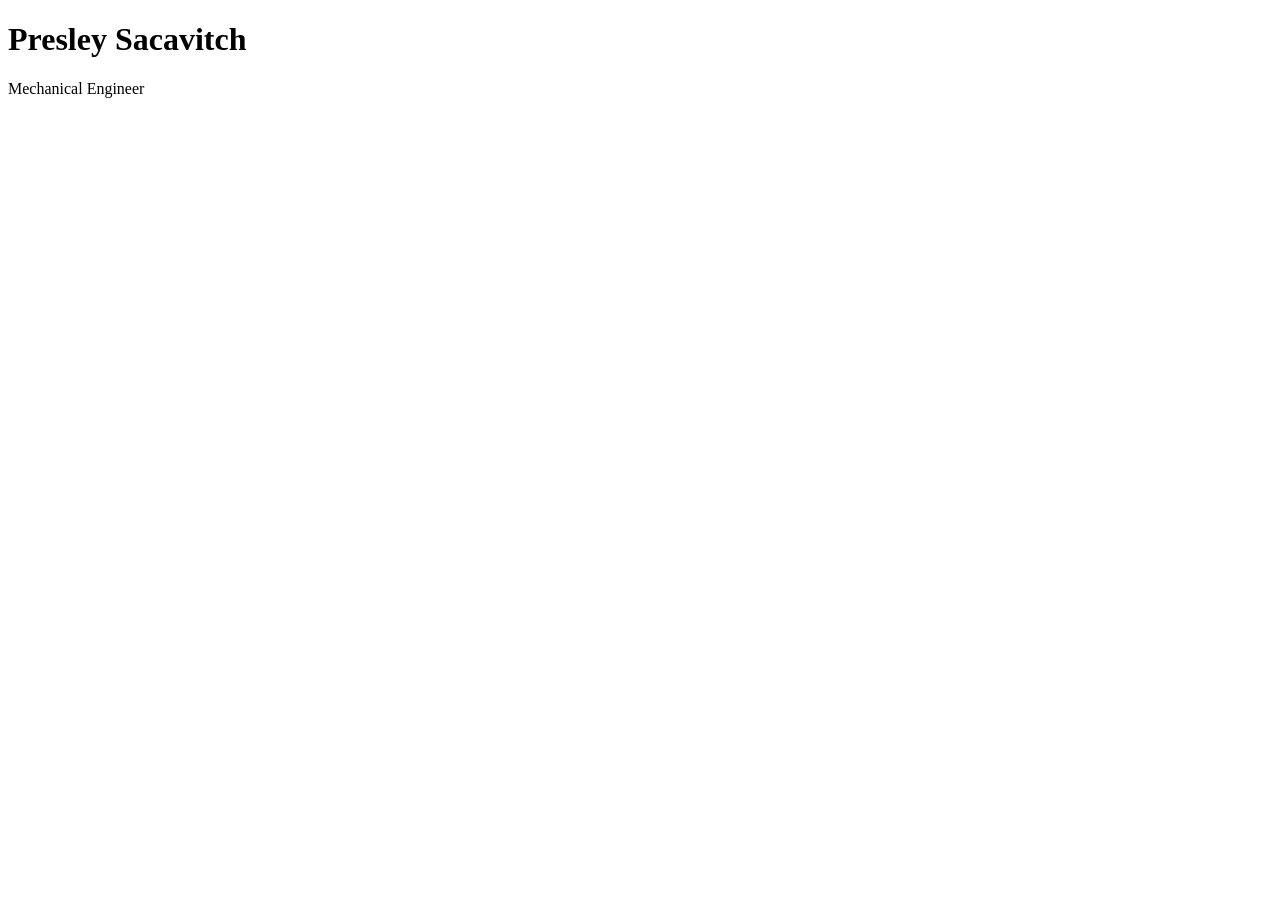
==== index.html @ 820a0a34 "Create portfolio homepage" ====
<!DOCTYPE html>
<html lang="en">

<head>
  <meta charset="UTF-8">
  <meta name="viewport" content="width=device-width, initial-scale=1.0">
  <title>Presley Sacavitch | Mechanical Engineer</title>
</head>

<body>

  <h1>Presley Sacavitch</h1>
  <p>Mechanical Engineer</p>

</body>

</html>
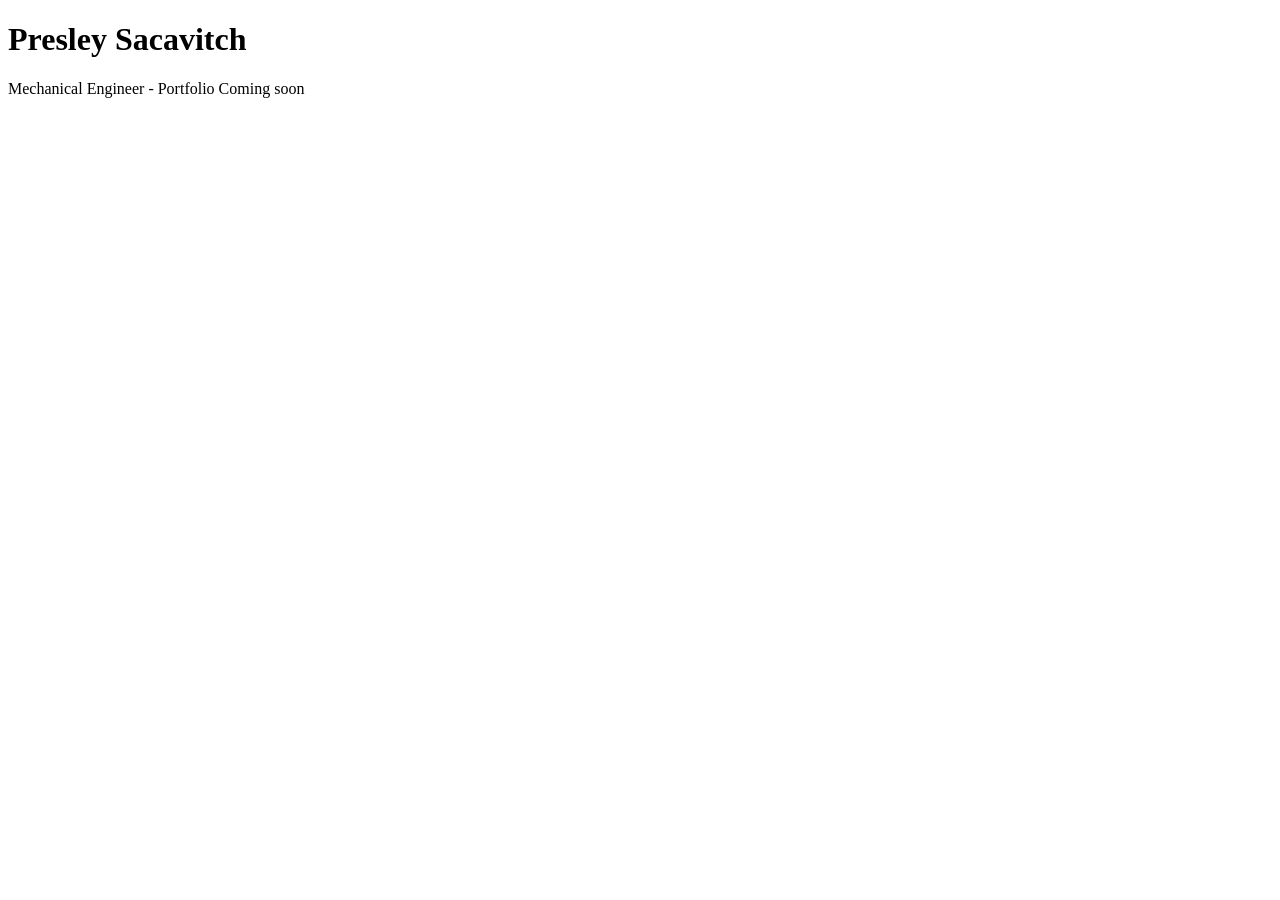
==== commit 16d42825: "Update index.html Test Local website workflow" ====
--- a/index.html
+++ b/index.html
@@ -10,7 +10,7 @@
 <body>
 
   <h1>Presley Sacavitch</h1>
-  <p>Mechanical Engineer</p>
+  <p>Mechanical Engineer - Portfolio Coming soon</p>
 
 </body>
 
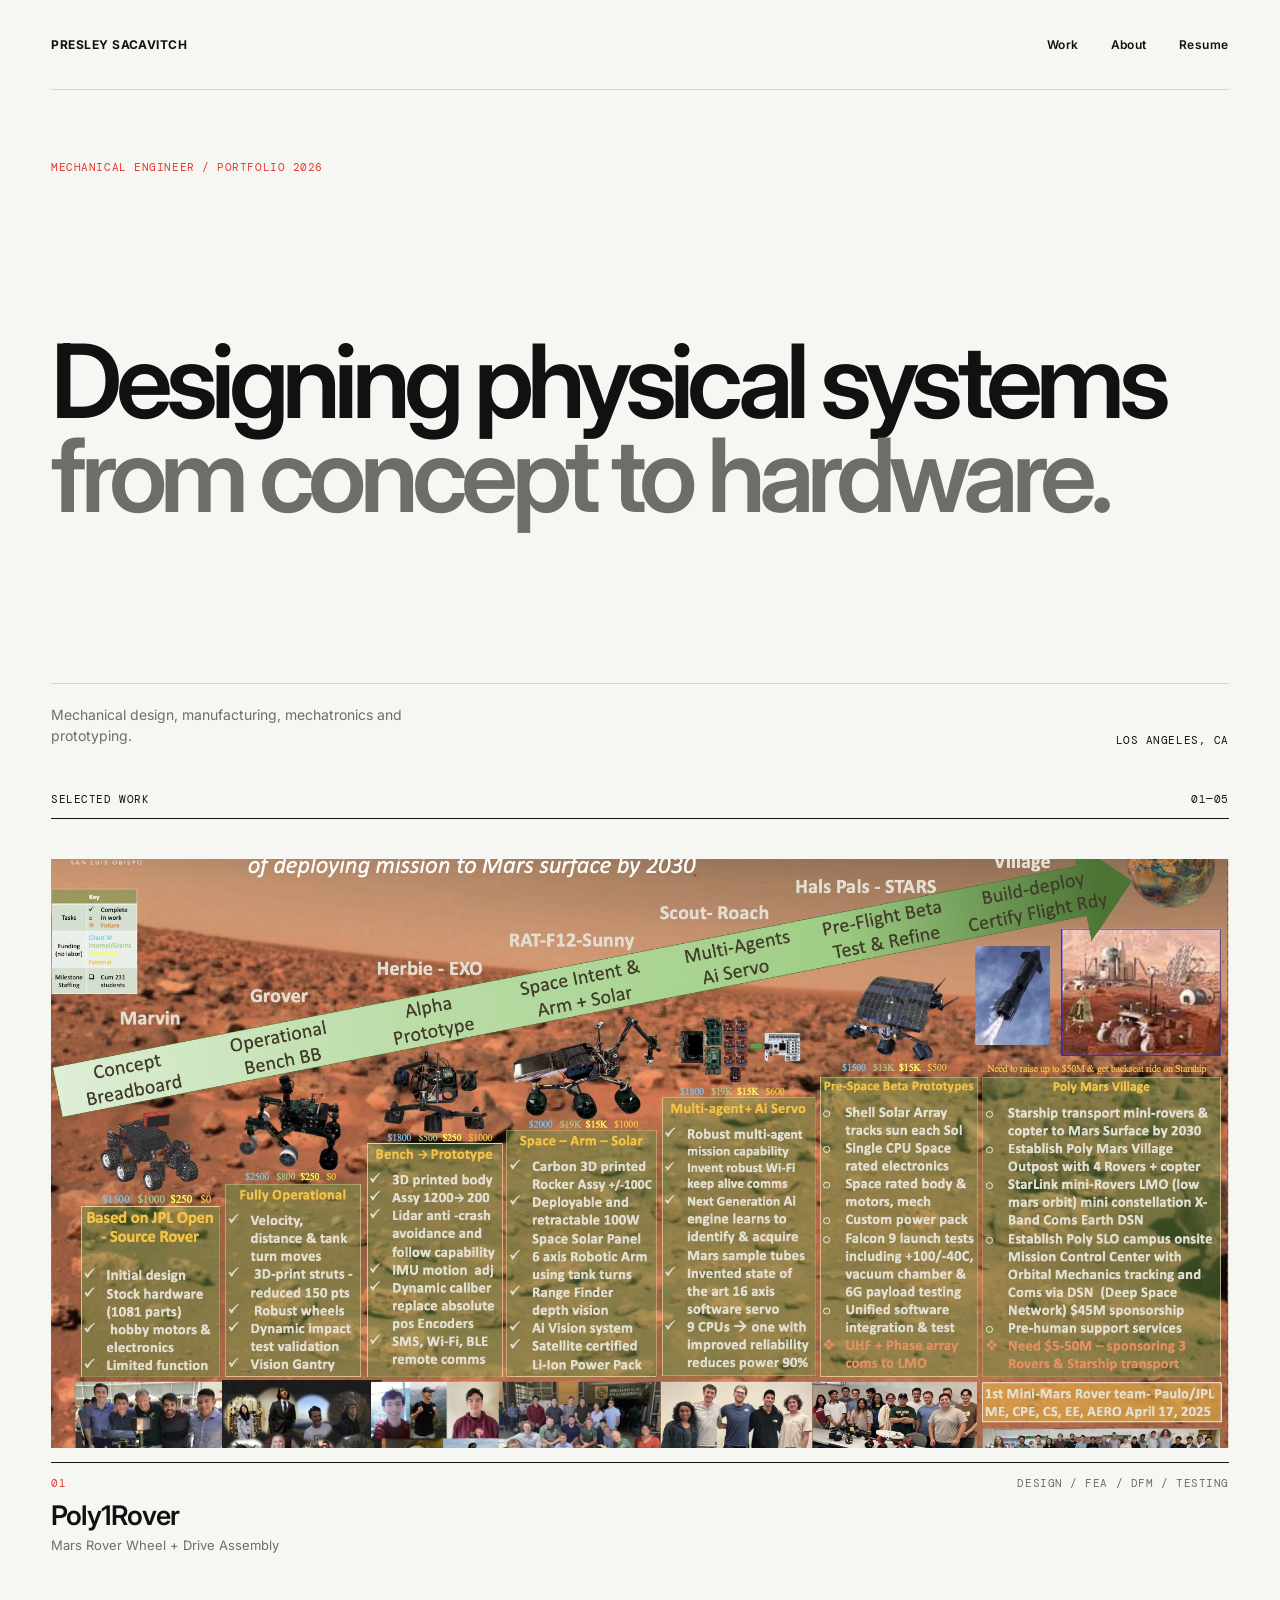
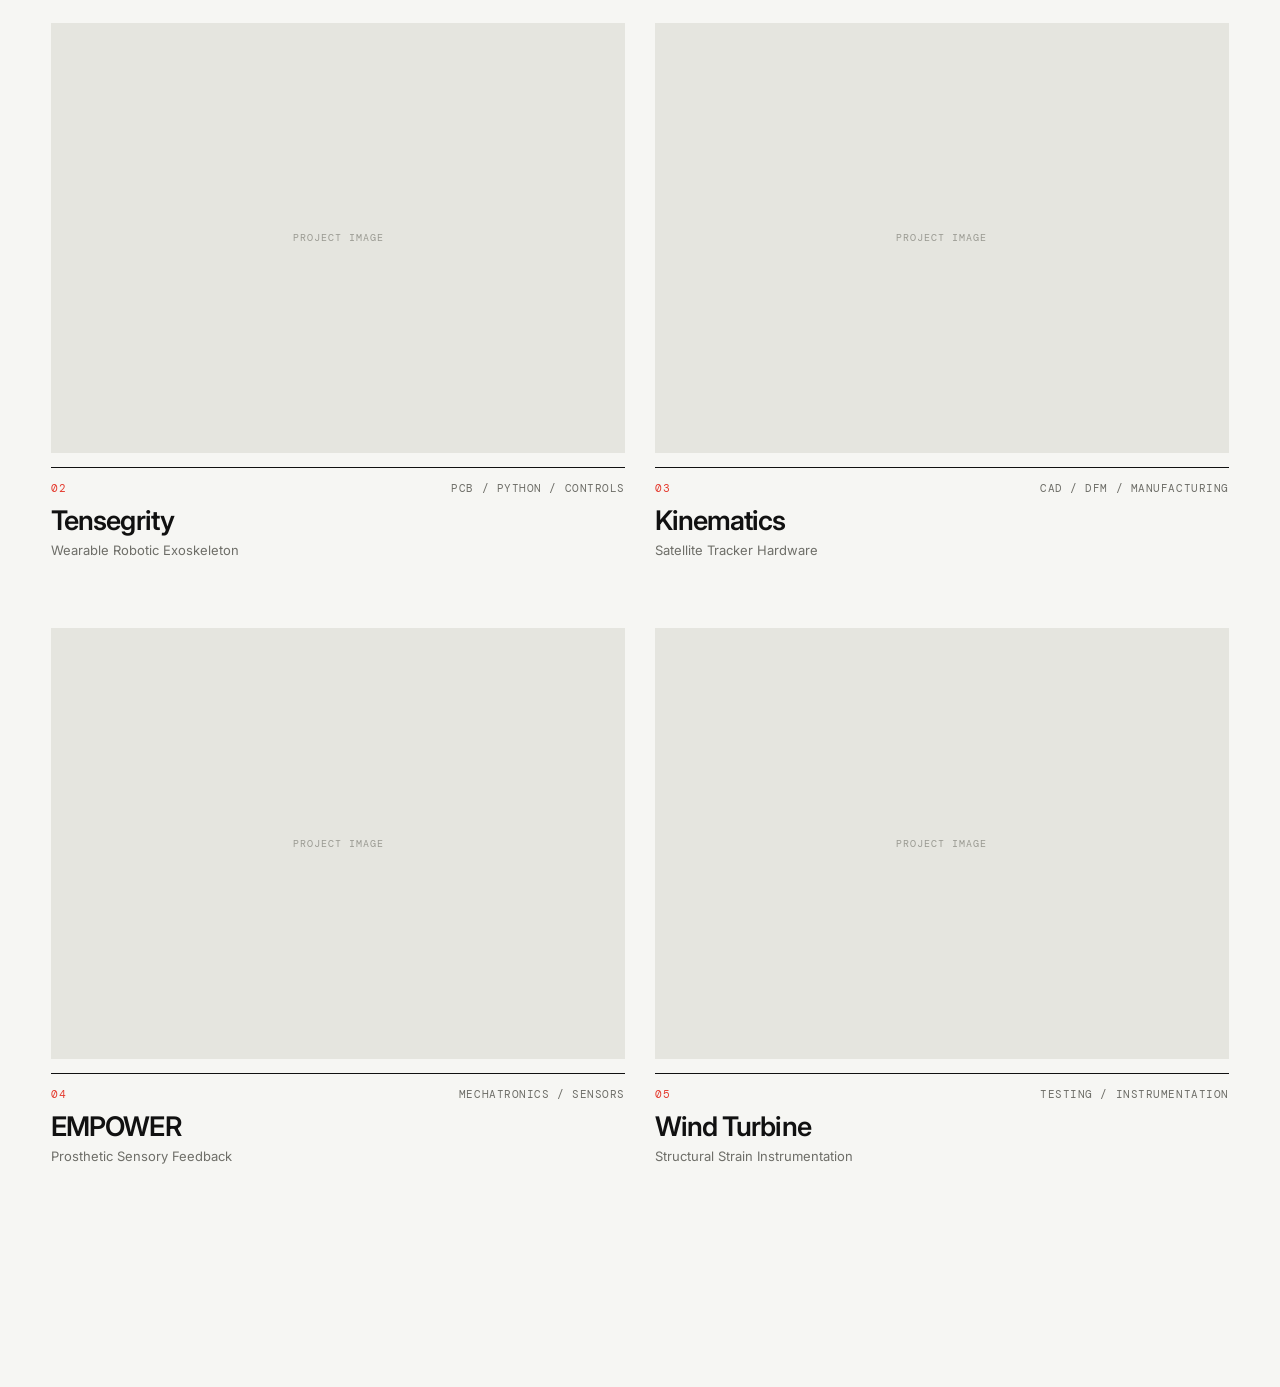
==== commit 4455403a: "Added Project pages and Assets folder Added Project pages and Assets folder" ====
--- a/index.html
+++ b/index.html
@@ -4,14 +4,179 @@
 <head>
   <meta charset="UTF-8">
   <meta name="viewport" content="width=device-width, initial-scale=1.0">
+
   <title>Presley Sacavitch | Mechanical Engineer</title>
+
+  <link rel="preconnect" href="https://fonts.googleapis.com">
+  <link rel="preconnect" href="https://fonts.gstatic.com" crossorigin>
+
+  <link
+    href="https://fonts.googleapis.com/css2?family=DM+Mono:wght@300;400;500&family=Inter:wght@400;500;600;700&display=swap"
+    rel="stylesheet"
+  >
+
+  <link rel="stylesheet" href="css/styles.css">
 </head>
 
 <body>
 
-  <h1>Presley Sacavitch</h1>
-  <p>Mechanical Engineer - Portfolio Coming soon</p>
+  <header class="site-header">
+    <a class="name" href="/">PRESLEY SACAVITCH</a>
+
+    <nav>
+      <a href="#work">Work</a>
+      <a href="#about">About</a>
+      <a href="resume.pdf">Resume</a>
+    </nav>
+  </header>
+
+
+  <main>
+
+    <section class="hero">
+      <div class="eyebrow">MECHANICAL ENGINEER / PORTFOLIO 2026</div>
+
+      <h1>
+        Designing physical systems
+        <span>from concept to hardware.</span>
+      </h1>
+
+      <div class="hero-bottom">
+        <p>
+          Mechanical design, manufacturing,
+          mechatronics and prototyping.
+        </p>
+
+        <div class="location">LOS ANGELES, CA</div>
+      </div>
+    </section>
+
+
+    <section class="projects" id="work">
+
+      <div class="section-heading">
+        <span>SELECTED WORK</span>
+        <span>01—05</span>
+      </div>
+
+
+      <a href="projects/poly1rover.html" class="project-link">
+      <article class="project project-featured">
+
+        <div class="project-image">
+          <img
+            src="assets/rover/hero.png"
+            alt="Poly1Rover Mars rover wheel and drive assembly"
+          >
+        </div>
+
+        <div class="project-info">
+          <div>
+            <span class="project-number">01</span>
+            <h2>Poly1Rover</h2>
+            <p>Mars Rover Wheel + Drive Assembly</p>
+          </div>
+
+          <span class="project-tags">
+            DESIGN / FEA / DFM / TESTING
+          </span>
+        </div>
+
+      </article>
+      </a>
+
+
+      <div class="project-grid">
+
+        <article class="project">
+
+          <div class="project-image">
+            <span>PROJECT IMAGE</span>
+          </div>
+
+          <div class="project-info">
+            <div>
+              <span class="project-number">02</span>
+              <h2>Tensegrity</h2>
+              <p>Wearable Robotic Exoskeleton</p>
+            </div>
+
+            <span class="project-tags">
+              PCB / PYTHON / CONTROLS
+            </span>
+          </div>
+
+        </article>
+
+
+        <article class="project">
+
+          <div class="project-image">
+            <span>PROJECT IMAGE</span>
+          </div>
+
+          <div class="project-info">
+            <div>
+              <span class="project-number">03</span>
+              <h2>Kinematics</h2>
+              <p>Satellite Tracker Hardware</p>
+            </div>
+
+            <span class="project-tags">
+              CAD / DFM / MANUFACTURING
+            </span>
+          </div>
+
+        </article>
+
+
+        <article class="project">
+
+          <div class="project-image">
+            <span>PROJECT IMAGE</span>
+          </div>
+
+          <div class="project-info">
+            <div>
+              <span class="project-number">04</span>
+              <h2>EMPOWER</h2>
+              <p>Prosthetic Sensory Feedback</p>
+            </div>
+
+            <span class="project-tags">
+              MECHATRONICS / SENSORS
+            </span>
+          </div>
+
+        </article>
+
+
+        <article class="project">
+
+          <div class="project-image">
+            <span>PROJECT IMAGE</span>
+          </div>
+
+          <div class="project-info">
+            <div>
+              <span class="project-number">05</span>
+              <h2>Wind Turbine</h2>
+              <p>Structural Strain Instrumentation</p>
+            </div>
+
+            <span class="project-tags">
+              TESTING / INSTRUMENTATION
+            </span>
+          </div>
+
+        </article>
+
+      </div>
+
+    </section>
+
+  </main>
 
 </body>
 
-</html>
+</html>
--- a/css/styles.css
+++ b/css/styles.css
@@ -0,0 +1,275 @@
+:root {
+  --background: #f6f6f3;
+  --text: #111111;
+  --muted: #6e6e68;
+  --line: #d8d8d2;
+  --accent: #e43b2f;
+
+  --page-margin: clamp(24px, 4vw, 72px);
+  --section-gap: clamp(90px, 12vw, 180px);
+}
+
+
+/* RESET */
+
+* {
+  box-sizing: border-box;
+  margin: 0;
+  padding: 0;
+}
+
+html {
+  scroll-behavior: smooth;
+}
+
+body {
+  background: var(--background);
+  color: var(--text);
+  font-family: "Inter", sans-serif;
+  padding: 0 var(--page-margin);
+}
+
+a {
+  color: inherit;
+  text-decoration: none;
+}
+
+
+/* HEADER */
+
+.site-header {
+  height: 90px;
+
+  display: flex;
+  align-items: center;
+  justify-content: space-between;
+
+  border-bottom: 1px solid var(--line);
+
+  font-size: 12px;
+  font-weight: 600;
+  letter-spacing: 0.04em;
+}
+
+.name {
+  font-weight: 700;
+}
+
+nav {
+  display: flex;
+  gap: 32px;
+}
+
+nav a {
+  transition: opacity 0.2s ease;
+}
+
+nav a:hover {
+  opacity: 0.45;
+}
+
+
+/* HERO */
+
+.hero {
+  min-height: 78vh;
+
+  display: flex;
+  flex-direction: column;
+  justify-content: space-between;
+
+  padding: 70px 0 45px;
+}
+
+.eyebrow,
+.location,
+.project-number,
+.project-tags,
+.section-heading {
+  font-family: "DM Mono", monospace;
+  font-size: 11px;
+  letter-spacing: 0.05em;
+}
+
+.eyebrow {
+  color: var(--accent);
+}
+
+.hero h1 {
+  max-width: 1150px;
+
+  font-size: clamp(54px, 8vw, 128px);
+  line-height: 0.92;
+  letter-spacing: -0.065em;
+  font-weight: 600;
+}
+
+.hero h1 span {
+  color: var(--muted);
+}
+
+.hero-bottom {
+  display: flex;
+  align-items: end;
+  justify-content: space-between;
+
+  border-top: 1px solid var(--line);
+  padding-top: 20px;
+}
+
+.hero-bottom p {
+  max-width: 380px;
+  color: var(--muted);
+  line-height: 1.55;
+  font-size: 14px;
+}
+
+
+/* PROJECT SECTION */
+
+.projects {
+  padding-bottom: var(--section-gap);
+}
+
+.section-heading {
+  display: flex;
+  justify-content: space-between;
+
+  border-bottom: 1px solid var(--text);
+  padding-bottom: 12px;
+  margin-bottom: 40px;
+}
+
+
+/* PROJECTS */
+
+.project {
+  margin-bottom: 70px;
+}
+
+.project-image {
+  aspect-ratio: 4 / 3;
+
+  background: #e5e5df;
+
+  display: flex;
+  align-items: center;
+  justify-content: center;
+
+  overflow: hidden;
+}
+.project-image img {
+  width: 100%;
+  height: 100%;
+  object-fit: cover;
+
+  transition: transform 0.5s ease;
+}
+
+.project:hover .project-image img {
+  transform: scale(1.015);
+}
+
+.project-featured .project-image {
+  aspect-ratio: 16 / 8;
+}
+
+.project-image span {
+  font-family: "DM Mono", monospace;
+  font-size: 10px;
+  color: #9a9a92;
+  letter-spacing: 0.1em;
+}
+
+.project-info {
+  display: flex;
+  justify-content: space-between;
+  align-items: flex-start;
+
+  border-top: 1px solid var(--text);
+  margin-top: 14px;
+  padding-top: 13px;
+}
+
+.project-number {
+  display: block;
+  color: var(--accent);
+  margin-bottom: 9px;
+}
+
+.project h2 {
+  font-size: 27px;
+  letter-spacing: -0.035em;
+  font-weight: 600;
+}
+
+.project-info p {
+  color: var(--muted);
+  margin-top: 5px;
+  font-size: 13px;
+}
+
+.project-tags {
+  color: var(--muted);
+  text-align: right;
+}
+
+
+/* TWO COLUMN PROJECT GALLERY */
+
+.project-grid {
+  display: grid;
+  grid-template-columns: repeat(2, minmax(0, 1fr));
+  column-gap: 30px;
+}
+
+
+/* MOBILE */
+
+@media (max-width: 720px) {
+
+  .site-header {
+    height: 75px;
+  }
+
+  nav {
+    gap: 18px;
+  }
+
+  .hero {
+    min-height: 75vh;
+    padding-top: 45px;
+  }
+
+  .hero h1 {
+    font-size: clamp(50px, 14vw, 78px);
+  }
+
+  .hero-bottom {
+    align-items: flex-start;
+    flex-direction: column;
+    gap: 20px;
+  }
+
+  .project-grid {
+    grid-template-columns: 1fr;
+  }
+
+  .project-featured .project-image {
+    aspect-ratio: 4 / 3;
+  }
+
+  .project-info {
+    flex-direction: column;
+    gap: 18px;
+  }
+
+  .project-tags {
+    text-align: left;
+  }
+
+}
+
+.project-link {
+  display: block;
+}
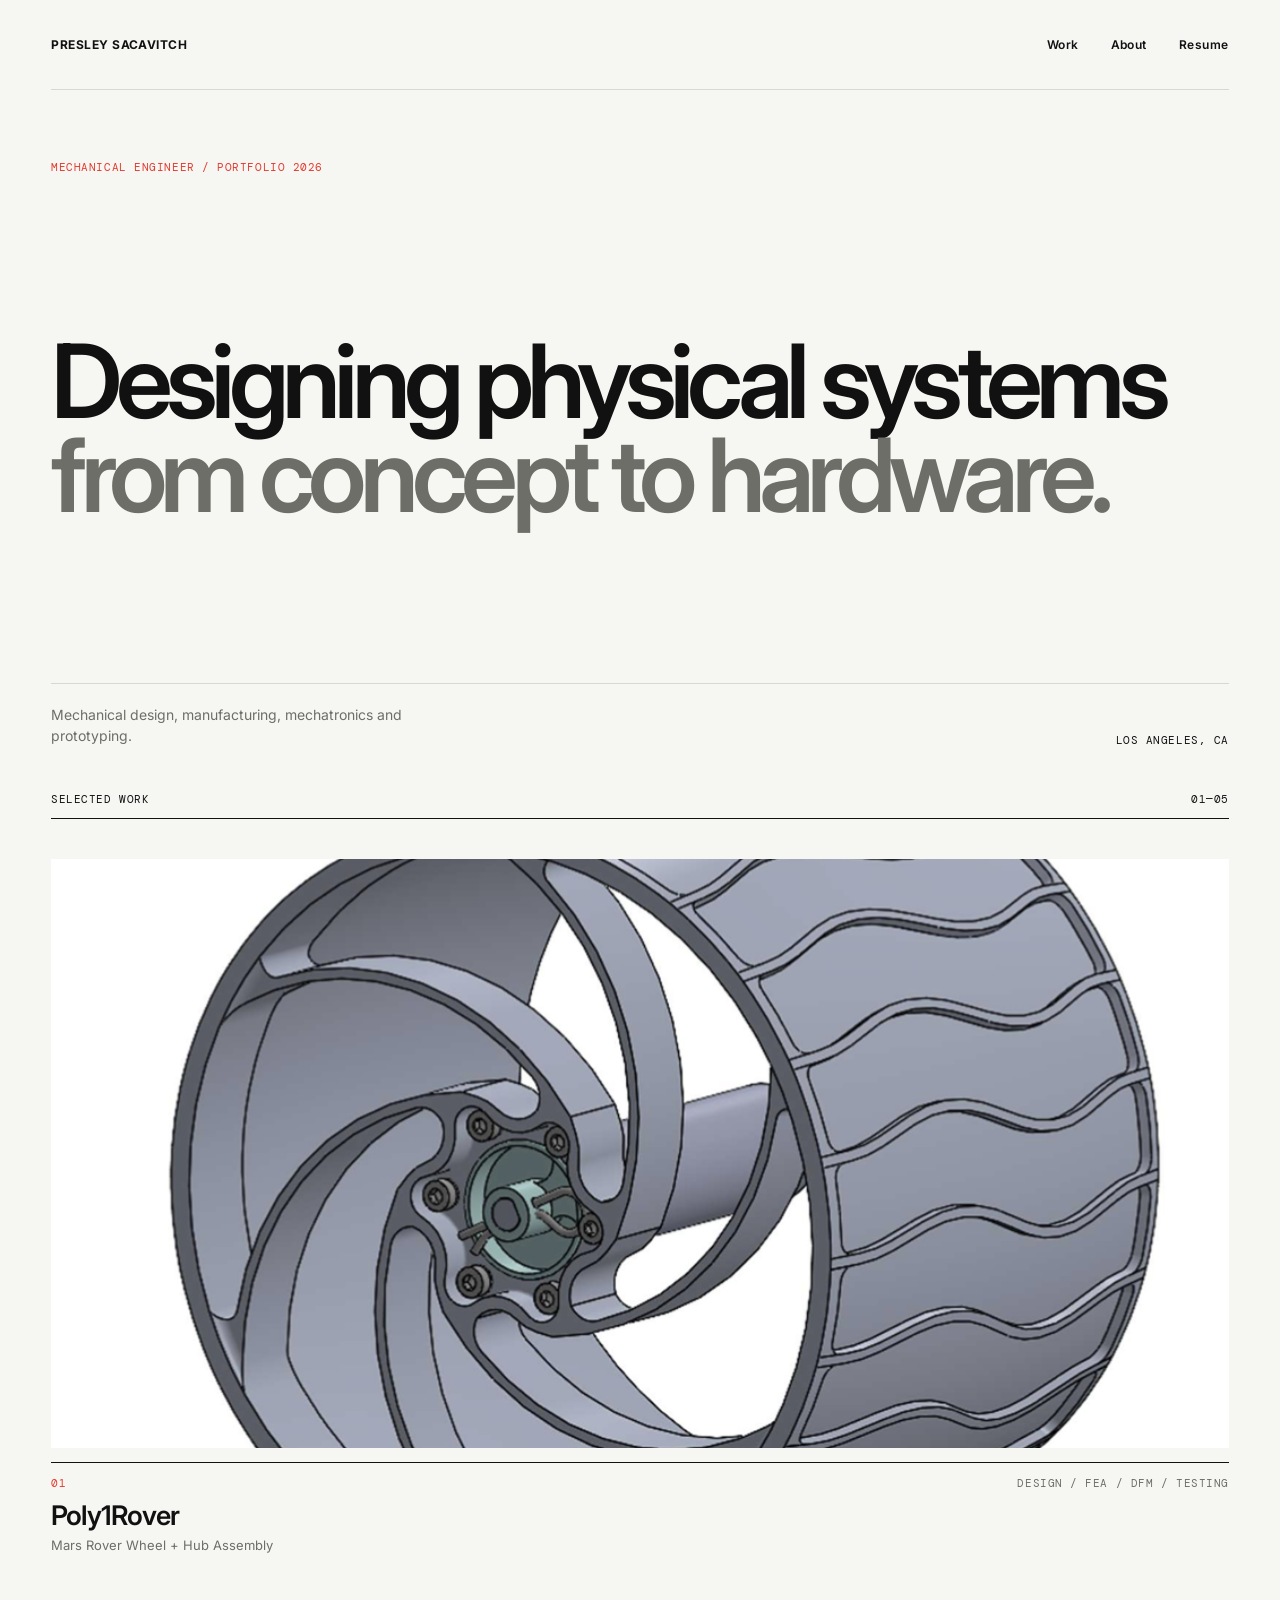
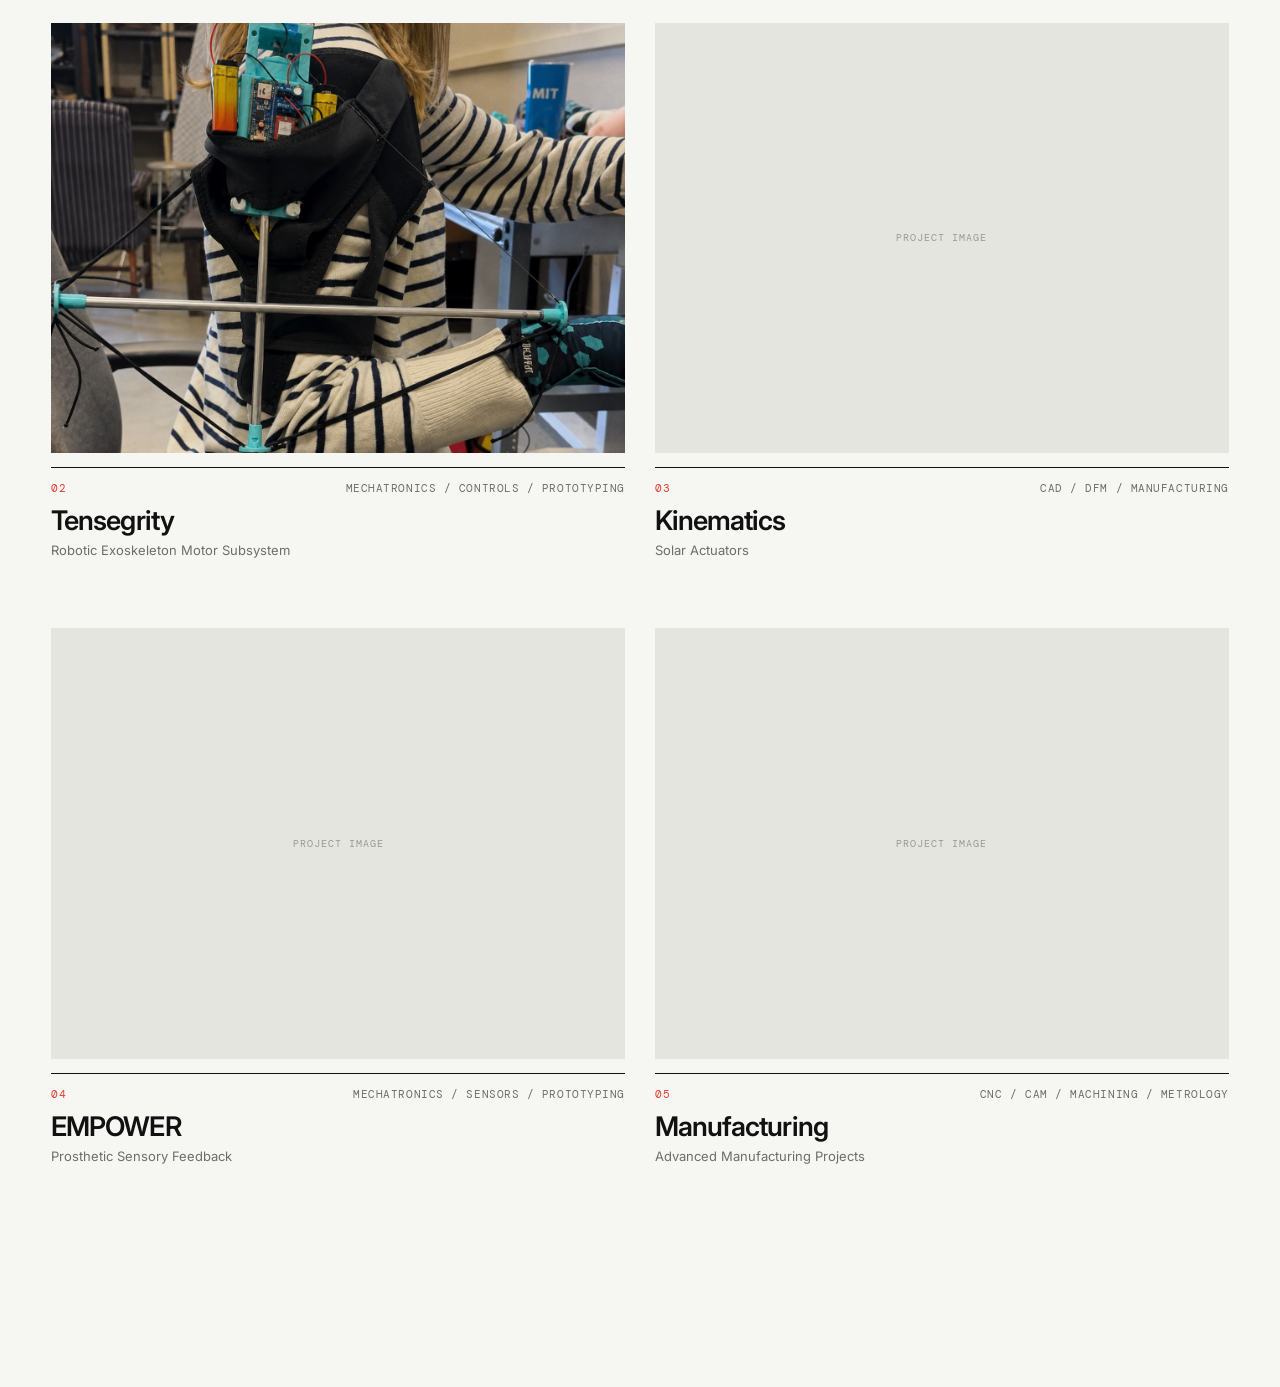
==== commit f285e622: "Built out structure and addded more media/pages" ====
--- a/index.html
+++ b/index.html
@@ -54,129 +54,184 @@
 
     <section class="projects" id="work">
 
-      <div class="section-heading">
-        <span>SELECTED WORK</span>
-        <span>01—05</span>
+  <div class="section-heading">
+    <span>SELECTED WORK</span>
+    <span>01—05</span>
+  </div>
+
+
+  <!-- =====================================
+       01 / POLY1ROVER — FEATURED
+       ===================================== -->
+
+  <a href="projects/poly1rover.html" class="project-link">
+
+    <article class="project project-featured">
+
+      <div class="project-image">
+        <img
+          src="assets/rover/hero.png"
+          alt="Poly1Rover wheel and hub assembly"
+        >
       </div>
 
-
-      <a href="projects/poly1rover.html" class="project-link">
-      <article class="project project-featured">
+      <div class="project-info">
+
+        <div>
+          <span class="project-number">01</span>
+          <h2>Poly1Rover</h2>
+          <p>Mars Rover Wheel + Hub Assembly</p>
+        </div>
+
+        <span class="project-tags">
+          DESIGN / FEA / DFM / TESTING
+        </span>
+
+      </div>
+
+    </article>
+
+  </a>
+
+
+
+  <!-- =====================================
+       SMALLER PROJECT GRID
+       ===================================== -->
+
+  <div class="project-grid">
+
+
+    <!-- =====================================
+         02 / TENSEGRITY
+         ===================================== -->
+
+    <a href="projects/tensegrity.html" class="project-link">
+
+      <article class="project">
 
         <div class="project-image">
           <img
-            src="assets/rover/hero.png"
-            alt="Poly1Rover Mars rover wheel and drive assembly"
+            src="assets/tensegrity/exoskel-arm.png"
+            alt="Tensegrity robotic exoskeleton prototype"
           >
         </div>
 
         <div class="project-info">
-          <div>
-            <span class="project-number">01</span>
-            <h2>Poly1Rover</h2>
-            <p>Mars Rover Wheel + Drive Assembly</p>
-          </div>
-
-          <span class="project-tags">
-            DESIGN / FEA / DFM / TESTING
-          </span>
-        </div>
-
-      </article>
-      </a>
-
-
-      <div class="project-grid">
-
-        <article class="project">
-
-          <div class="project-image">
-            <span>PROJECT IMAGE</span>
-          </div>
-
-          <div class="project-info">
-            <div>
-              <span class="project-number">02</span>
-              <h2>Tensegrity</h2>
-              <p>Wearable Robotic Exoskeleton</p>
-            </div>
-
-            <span class="project-tags">
-              PCB / PYTHON / CONTROLS
-            </span>
-          </div>
-
-        </article>
-
-
-        <article class="project">
-
-          <div class="project-image">
-            <span>PROJECT IMAGE</span>
-          </div>
-
-          <div class="project-info">
-            <div>
-              <span class="project-number">03</span>
-              <h2>Kinematics</h2>
-              <p>Satellite Tracker Hardware</p>
-            </div>
-
-            <span class="project-tags">
-              CAD / DFM / MANUFACTURING
-            </span>
-          </div>
-
-        </article>
-
-
-        <article class="project">
-
-          <div class="project-image">
-            <span>PROJECT IMAGE</span>
-          </div>
-
-          <div class="project-info">
-            <div>
-              <span class="project-number">04</span>
-              <h2>EMPOWER</h2>
-              <p>Prosthetic Sensory Feedback</p>
-            </div>
-
-            <span class="project-tags">
-              MECHATRONICS / SENSORS
-            </span>
-          </div>
-
-        </article>
-
-
-        <article class="project">
-
-          <div class="project-image">
-            <span>PROJECT IMAGE</span>
-          </div>
-
-          <div class="project-info">
-            <div>
-              <span class="project-number">05</span>
-              <h2>Wind Turbine</h2>
-              <p>Structural Strain Instrumentation</p>
-            </div>
-
-            <span class="project-tags">
-              TESTING / INSTRUMENTATION
-            </span>
-          </div>
-
-        </article>
-
-      </div>
-
-    </section>
-
-  </main>
-
-</body>
-
-</html>+
+          <div>
+            <span class="project-number">02</span>
+            <h2>Tensegrity</h2>
+            <p>Robotic Exoskeleton Motor Subsystem</p>
+          </div>
+
+          <span class="project-tags">
+            MECHATRONICS / CONTROLS / PROTOTYPING
+          </span>
+
+        </div>
+
+      </article>
+
+    </a>
+
+
+
+    <!-- =====================================
+         03 / KINEMATICS
+         ===================================== -->
+
+    <a href="projects/kinematics.html" class="project-link">
+
+      <article class="project">
+
+        <div class="project-image">
+          <span>PROJECT IMAGE</span>
+        </div>
+
+        <div class="project-info">
+
+          <div>
+            <span class="project-number">03</span>
+            <h2>Kinematics</h2>
+            <p>Solar Actuators</p>
+          </div>
+
+          <span class="project-tags">
+            CAD / DFM / MANUFACTURING
+          </span>
+
+        </div>
+
+      </article>
+
+    </a>
+
+
+
+    <!-- =====================================
+         04 / EMPOWER
+         ===================================== -->
+
+    <a href="projects/empower.html" class="project-link">
+
+      <article class="project">
+
+        <div class="project-image">
+          <span>PROJECT IMAGE</span>
+        </div>
+
+        <div class="project-info">
+
+          <div>
+            <span class="project-number">04</span>
+            <h2>EMPOWER</h2>
+            <p>Prosthetic Sensory Feedback</p>
+          </div>
+
+          <span class="project-tags">
+            MECHATRONICS / SENSORS / PROTOTYPING
+          </span>
+
+        </div>
+
+      </article>
+
+    </a>
+
+
+
+    <!-- =====================================
+         05 / MANUFACTURING
+         ===================================== -->
+
+    <a href="projects/manufacturing.html" class="project-link">
+
+      <article class="project">
+
+        <div class="project-image">
+          <span>PROJECT IMAGE</span>
+        </div>
+
+        <div class="project-info">
+
+          <div>
+            <span class="project-number">05</span>
+            <h2>Manufacturing</h2>
+            <p>Advanced Manufacturing Projects</p>
+          </div>
+
+          <span class="project-tags">
+            CNC / CAM / MACHINING / METROLOGY
+          </span>
+
+        </div>
+
+      </article>
+
+    </a>
+
+
+  </div>
+
+</section>
--- a/css/styles.css
+++ b/css/styles.css
@@ -222,7 +222,467 @@
   grid-template-columns: repeat(2, minmax(0, 1fr));
   column-gap: 30px;
 }
-
+/* =====================================
+   CASE STUDY
+   ===================================== */
+
+.case-study {
+  width: 100%;
+}
+
+
+/* CASE HERO */
+
+.case-hero {
+  padding: 55px 0 120px;
+}
+
+.case-hero-top {
+  display: flex;
+  justify-content: space-between;
+  align-items: center;
+  margin-bottom: clamp(45px, 6vw, 85px);
+}
+
+.case-year {
+  font-family: "DM Mono", monospace;
+  font-size: 11px;
+  letter-spacing: 0.05em;
+  color: var(--muted);
+}
+
+
+/* CASE TITLE */
+
+.case-title {
+  max-width: 1300px;
+
+  font-size: clamp(52px, 7.2vw, 110px);
+  line-height: 0.92;
+  letter-spacing: -0.06em;
+  font-weight: 600;
+
+  margin-bottom: 45px;
+}
+
+.case-title span {
+  display: block;
+  color: var(--muted);
+}
+
+
+/* CASE INTRO */
+
+.case-intro {
+  display: grid;
+  grid-template-columns: 1.3fr 0.7fr;
+  gap: 60px;
+
+  border-top: 1px solid var(--text);
+  padding-top: 18px;
+}
+
+.case-intro h2 {
+  font-size: 30px;
+  letter-spacing: -0.035em;
+  font-weight: 600;
+}
+
+.case-intro > div p {
+  margin-top: 5px;
+  color: var(--muted);
+  font-size: 13px;
+}
+
+.case-description {
+  max-width: 420px;
+  color: var(--muted);
+  font-size: 14px;
+  line-height: 1.6;
+}
+
+
+/* CASE METADATA */
+
+.case-meta {
+  display: grid;
+  grid-template-columns: repeat(4, 1fr);
+
+  margin-top: 75px;
+  margin-bottom: 35px;
+
+  border-top: 1px solid var(--line);
+}
+
+.case-meta-item {
+  padding: 16px 20px 0 0;
+  min-height: 78px;
+}
+
+.case-meta-item:not(:last-child) {
+  border-right: 1px solid var(--line);
+  margin-right: 20px;
+}
+
+.case-meta-item span {
+  display: block;
+
+  font-family: "DM Mono", monospace;
+  font-size: 9px;
+  letter-spacing: 0.09em;
+
+  color: var(--accent);
+  margin-bottom: 9px;
+}
+
+.case-meta-item strong {
+  font-size: 13px;
+  font-weight: 500;
+  line-height: 1.4;
+}
+
+
+
+/* CASE HERO IMAGE */
+
+.case-hero-image {
+  width: min(100%, 750px);
+  margin: 0 auto;
+  overflow: hidden;
+  background: #ffffff;
+}
+
+.case-hero-image img {
+  display: block;
+  width: 100%;
+  height: auto;
+}
+.case-media {
+  display: flex;
+  align-items: center;
+  justify-content: center;
+
+  overflow: hidden;
+  background: #ffffff;
+}
+
+.case-media img {
+  display: block;
+  width: 100%;
+  height: auto;
+}
+
+
+
+/* =====================================
+   CASE STUDY CONTENT SECTIONS
+   ===================================== */
+
+.case-section {
+  padding: 90px 0 130px;
+  border-top: 1px solid var(--text);
+}
+
+
+/* SECTION LABELS */
+
+.case-section-label {
+  margin-bottom: 45px;
+}
+
+.case-section-label span {
+  font-family: "DM Mono", monospace;
+  font-size: 15px;
+  font-weight: 500;
+  letter-spacing: 0.06em;
+  color: var(--accent);
+}
+
+/* =====================================
+   MEDIA PLACEHOLDERS
+   ===================================== */
+
+.media-placeholder {
+  min-height: 360px;
+
+  display: flex;
+  align-items: center;
+  justify-content: center;
+
+  background: #e7e7e1;
+  color: #999991;
+
+  font-family: "DM Mono", monospace;
+  font-size: 10px;
+  letter-spacing: 0.08em;
+  text-align: center;
+
+  padding: 30px;
+}
+
+.media-large {
+  min-height: 520px;
+  margin-bottom: 28px;
+}
+
+.media-wide-short {
+  min-height: 260px;
+  margin-top: 30px;
+}
+
+.media-final {
+  min-height: 560px;
+}
+
+
+/* =====================================
+   TWO IMAGE GRID
+   ===================================== */
+
+.media-grid {
+  display: grid;
+  grid-template-columns: repeat(2, minmax(0, 1fr));
+  gap: 28px;
+
+  margin-bottom: 45px;
+}
+
+
+/* =====================================
+   TECHNICAL CALLOUTS
+   ===================================== */
+
+.technical-callouts {
+  display: grid;
+  grid-template-columns: repeat(3, 1fr);
+
+  margin-top: 45px;
+  border-top: 1px solid var(--line);
+}
+
+.technical-callouts > div {
+  padding: 18px 28px 0 0;
+  min-height: 110px;
+}
+
+.technical-callouts > div:not(:last-child) {
+  border-right: 1px solid var(--line);
+  margin-right: 28px;
+}
+
+.technical-callouts span {
+  display: block;
+
+  font-family: "DM Mono", monospace;
+  font-size: 10px;
+  letter-spacing: 0.075em;
+
+  color: var(--accent);
+
+  margin-bottom: 11px;
+}
+
+.technical-callouts p {
+  max-width: 280px;
+
+  color: var(--muted);
+  font-size: 13px;
+  line-height: 1.55;
+}
+
+
+/* FOUR CALLOUTS IN HUB SECTION */
+
+.hub-section .technical-callouts {
+  grid-template-columns: repeat(4, 1fr);
+}
+
+
+/* =====================================
+   ANALYSIS
+   ===================================== */
+
+.analysis-grid {
+  display: grid;
+  grid-template-columns: repeat(2, minmax(0, 1fr));
+  gap: 28px;
+}
+
+.analysis-block .media-placeholder {
+  min-height: 390px;
+}
+
+.result-placeholder {
+  min-height: 130px;
+
+  display: flex;
+  align-items: center;
+
+  margin-top: 12px;
+  padding: 24px;
+
+  border-top: 1px solid var(--text);
+
+  font-family: "DM Mono", monospace;
+  font-size: 11px;
+  letter-spacing: 0.07em;
+
+  color: var(--muted);
+}
+
+
+/* =====================================
+   MANUFACTURING
+   ===================================== */
+
+.process-grid {
+  display: grid;
+  grid-template-columns: repeat(3, minmax(0, 1fr));
+  gap: 28px;
+
+  margin-bottom: 70px;
+}
+
+.process-grid .media-placeholder {
+  min-height: 320px;
+}
+
+.process-grid > div > span {
+  display: block;
+
+  margin-top: 12px;
+
+  font-family: "DM Mono", monospace;
+  font-size: 10px;
+  letter-spacing: 0.07em;
+
+  color: var(--muted);
+}
+
+
+/* =====================================
+   TESTING
+   ===================================== */
+
+.testing-gallery {
+  display: grid;
+  grid-template-columns: repeat(2, minmax(0, 1fr));
+  gap: 28px;
+}
+
+.testing-gallery .media-placeholder {
+  min-height: 330px;
+}
+
+.results-grid {
+  display: grid;
+  grid-template-columns: repeat(3, 1fr);
+  gap: 28px;
+
+  margin-top: 50px;
+}
+
+
+/* =====================================
+   FINAL ASSEMBLY
+   ===================================== */
+
+.final-summary {
+  display: grid;
+  grid-template-columns: repeat(3, 1fr);
+
+  margin-top: 35px;
+  border-top: 1px solid var(--text);
+}
+
+.final-summary > div {
+  padding: 18px 25px 0 0;
+  min-height: 90px;
+}
+
+.final-summary > div:not(:last-child) {
+  border-right: 1px solid var(--line);
+  margin-right: 25px;
+}
+
+.final-summary span {
+  display: block;
+
+  font-family: "DM Mono", monospace;
+  font-size: 10px;
+  letter-spacing: 0.08em;
+
+  color: var(--accent);
+
+  margin-bottom: 9px;
+}
+
+.final-summary p {
+  color: var(--muted);
+  font-size: 13px;
+}
+
+.manufacturing-visit {
+  width: min(100%, 700px);
+  margin: 0 auto;
+}
+
+.expo-photo {
+  width: min(100%, 650px);
+  margin: 80px auto 0;
+}
+
+.expo-caption {
+  width: min(100%, 650px);
+  margin: 12px auto 0;
+
+  font-family: "DM Mono", monospace;
+  font-size: 9px;
+  letter-spacing: 0.08em;
+  color: var(--muted);
+}
+.validation-feature {
+  display: grid;
+  grid-template-columns: 1.4fr 0.6fr;
+  gap: 40px;
+  align-items: end;
+
+  margin-bottom: 60px;
+}
+
+.validation-text {
+  padding-top: 18px;
+  border-top: 1px solid var(--text);
+}
+
+.validation-text span {
+  display: block;
+
+  font-family: "DM Mono", monospace;
+  font-size: 10px;
+  letter-spacing: 0.075em;
+
+  color: var(--accent);
+  margin-bottom: 12px;
+}
+
+.validation-text p {
+  max-width: 330px;
+
+  color: var(--muted);
+  font-size: 13px;
+  line-height: 1.55;
+}
+.final-assembly-image {
+  width: min(100%, 500px);
+  margin: 0 auto;
+}
+
+.final-assembly-image img {
+  display: block;
+  width: 100%;
+  height: auto;
+}
 
 /* MOBILE */
 
@@ -267,9 +727,101 @@
   .project-tags {
     text-align: left;
   }
-
+    /* CASE STUDY MOBILE */
+
+  .case-hero {
+    padding-top: 40px;
+  }
+
+  .case-hero-top {
+    margin-bottom: 65px;
+  }
+
+  .case-title {
+    font-size: clamp(60px, 17vw, 100px);
+    margin-bottom: 45px;
+  }
+
+  .case-intro {
+    grid-template-columns: 1fr;
+    gap: 25px;
+  }
+
+  .case-meta {
+    grid-template-columns: repeat(2, 1fr);
+    row-gap: 25px;
+    margin-top: 55px;
+  }
+
+  .case-meta-item:not(:last-child) {
+    border-right: none;
+    margin-right: 0;
+  }
+
+
+
+  .case-section-label {
+    margin-bottom: 45px;
+  }
+  
+  .case-section {
+    padding: 65px 0 90px;
+  }
+
+  .media-grid,
+  .analysis-grid,
+  .testing-gallery {
+    grid-template-columns: 1fr;
+  }
+
+  .process-grid {
+    grid-template-columns: 1fr;
+  }
+
+  .technical-callouts,
+  .hub-section .technical-callouts {
+    grid-template-columns: 1fr;
+  }
+
+  .technical-callouts > div:not(:last-child) {
+    border-right: none;
+    margin-right: 0;
+    border-bottom: 1px solid var(--line);
+  }
+
+  .results-grid {
+    grid-template-columns: 1fr;
+  }
+
+  .final-summary {
+    grid-template-columns: 1fr;
+  }
+
+  .final-summary > div:not(:last-child) {
+    border-right: none;
+    margin-right: 0;
+    border-bottom: 1px solid var(--line);
+  }
+
+  .media-large,
+  .media-final {
+    min-height: 380px;
+  }
+  .validation-feature {
+  grid-template-columns: 1fr;
+  gap: 25px;
+}
+  
 }
 
 .project-link {
   display: block;
+}
+.hub-main-image {
+  width: min(100%, 800px);
+  margin: 0 auto 28px;
+}
+.analysis-main-image {
+  width: min(100%, 950px);
+  margin: 0 auto;
 }
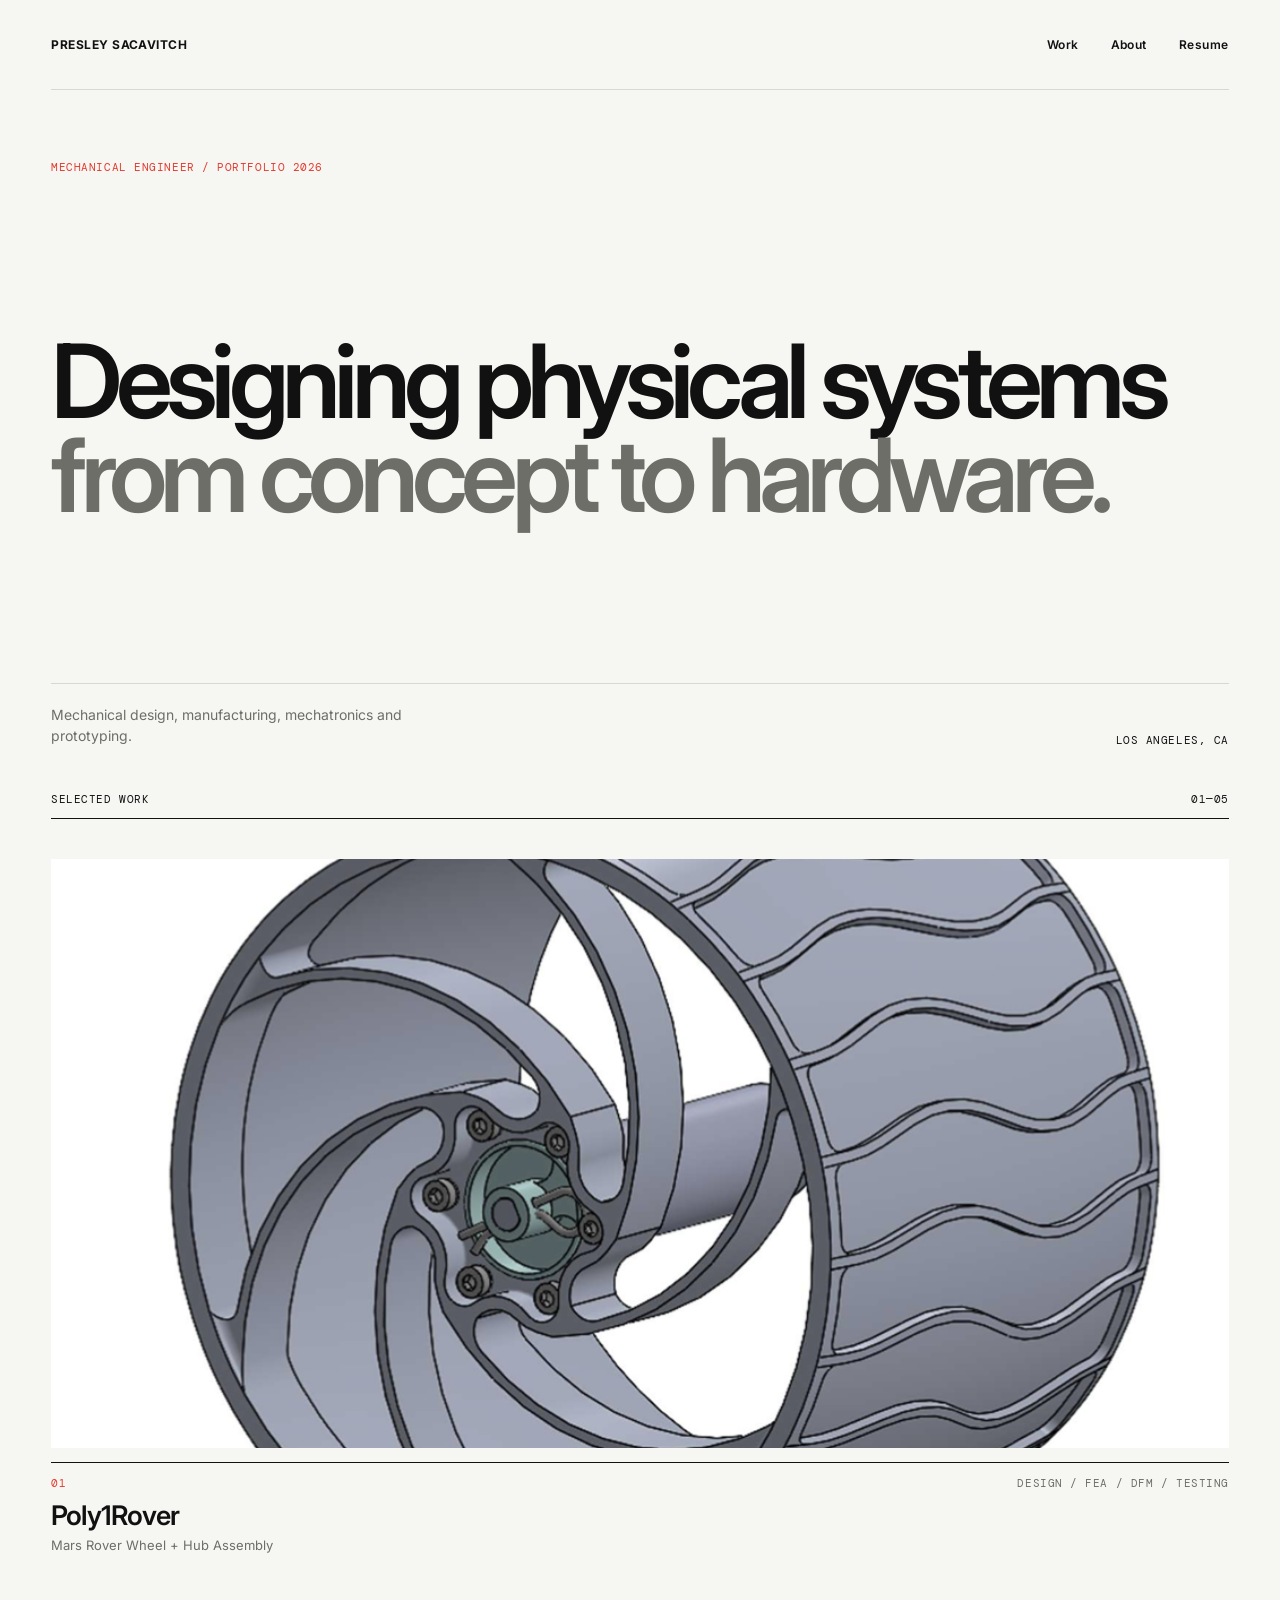
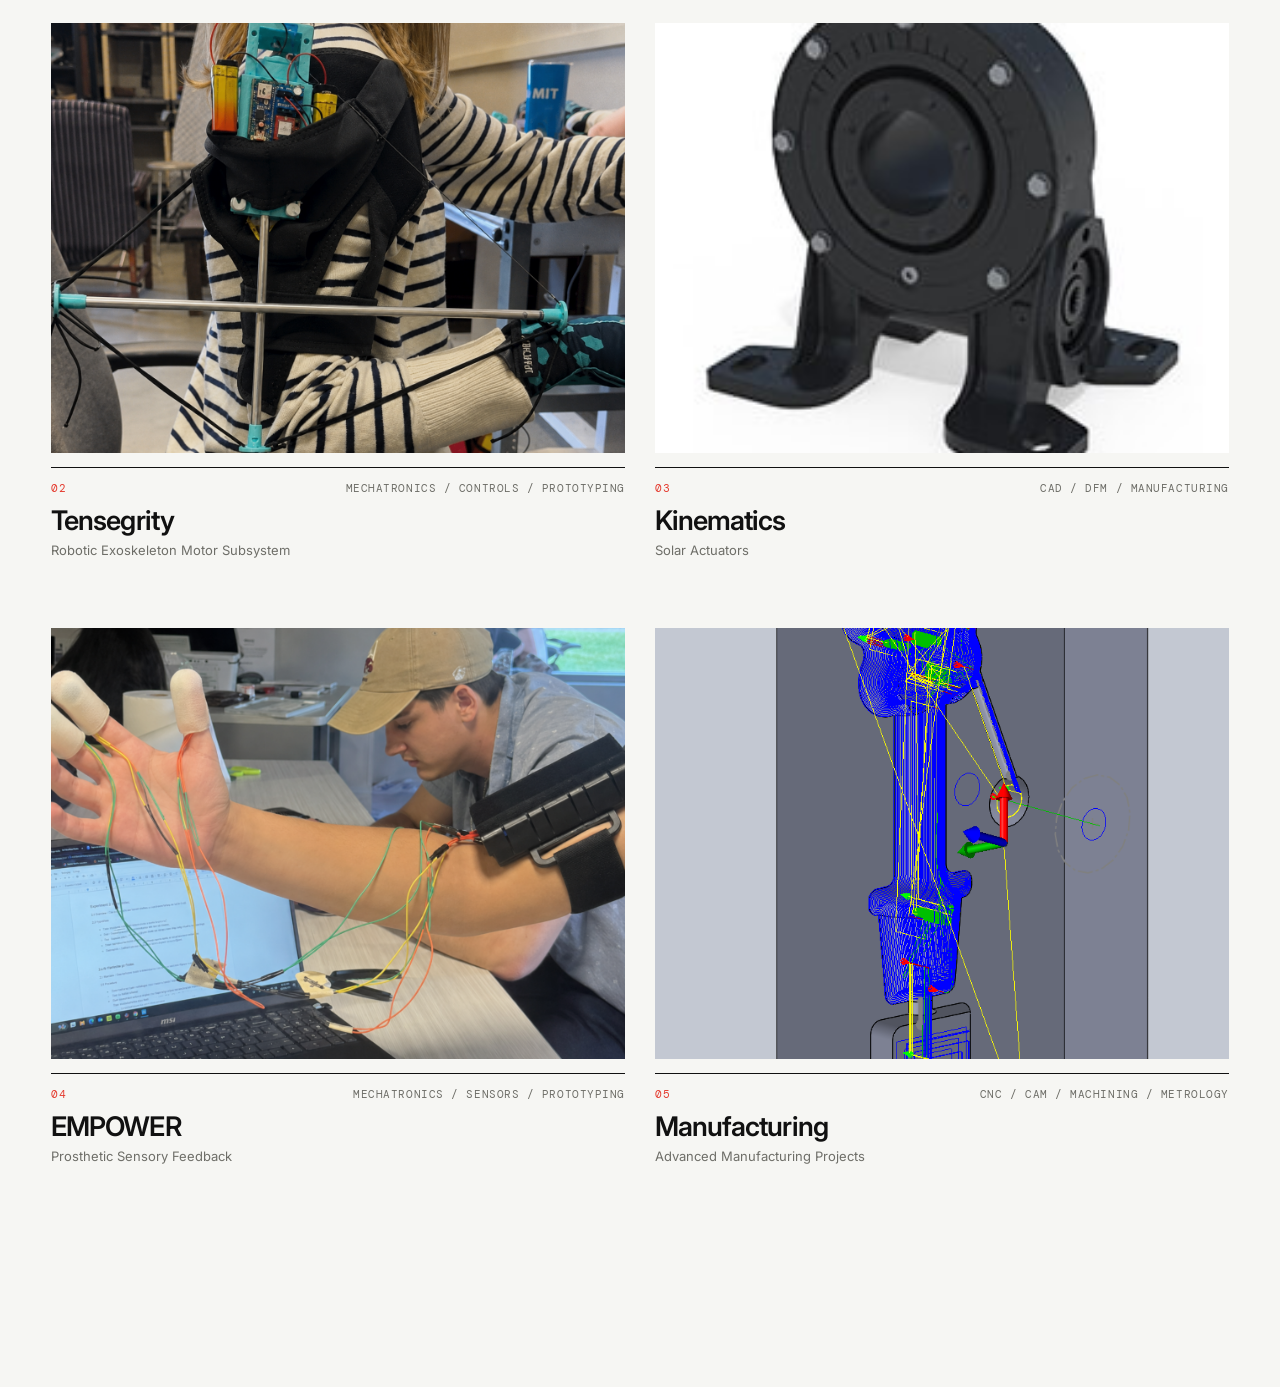
==== commit b9a0211c: "Added Project Gallery cover photos" ====
--- a/index.html
+++ b/index.html
@@ -146,7 +146,10 @@
       <article class="project">
 
         <div class="project-image">
-          <span>PROJECT IMAGE</span>
+          <img
+            src="assets/kinematics/ST6.jpg"
+            alt="Kinematics ST Series"
+          >
         </div>
 
         <div class="project-info">
@@ -178,8 +181,11 @@
       <article class="project">
 
         <div class="project-image">
-          <span>PROJECT IMAGE</span>
-        </div>
+        <img
+          src="assets/empower/sensory-feedback-full.png"
+          alt="EMPOWER prosthetic sensory feedback system"
+        >
+      </div>
 
         <div class="project-info">
 
@@ -210,8 +216,11 @@
       <article class="project">
 
         <div class="project-image">
-          <span>PROJECT IMAGE</span>
-        </div>
+        <img
+          src="assets/manufacturing/mold-toolpath.png"
+          alt="Toolpath for injectionmold manufacturing"
+        >
+      </div>
 
         <div class="project-info">
 
